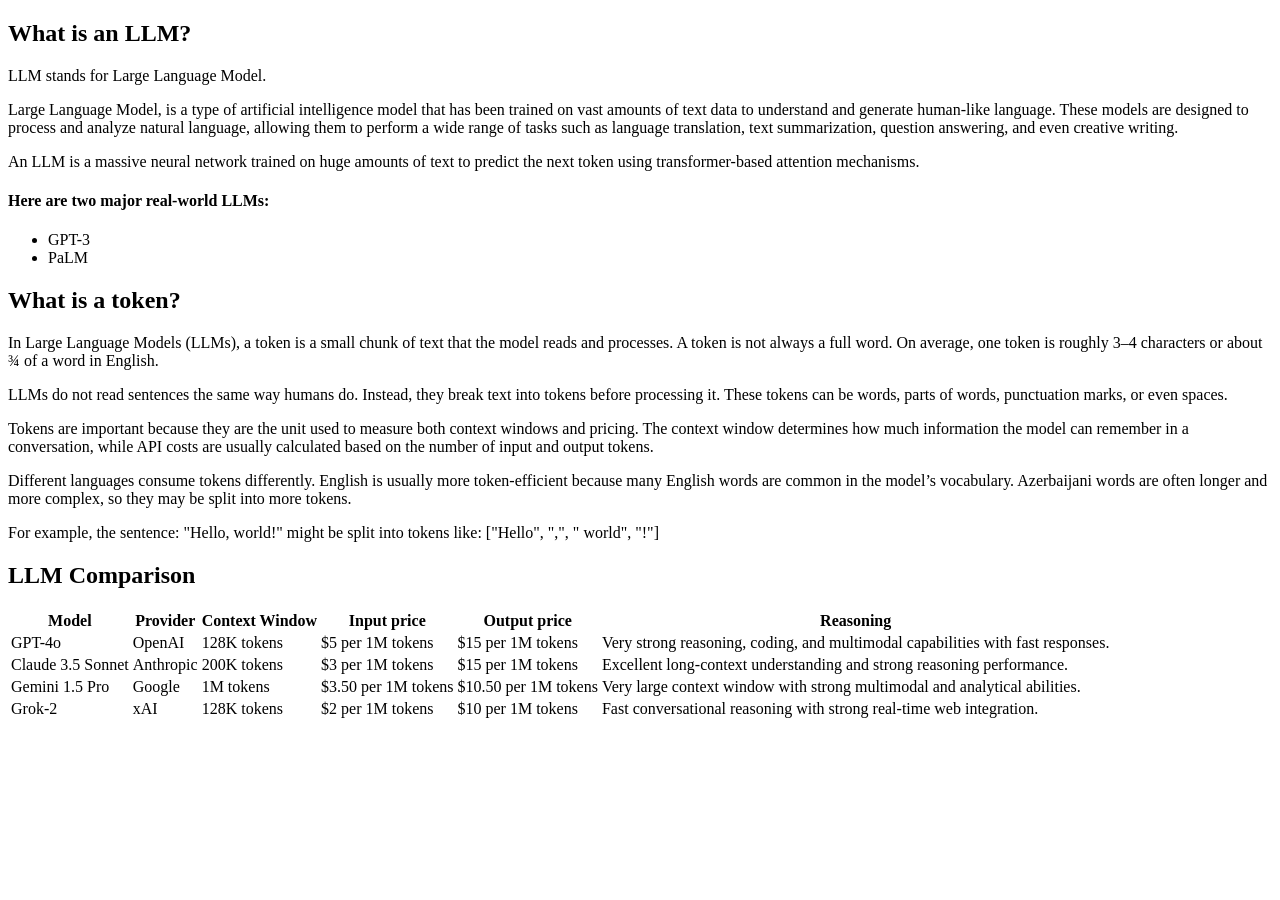
==== index.html @ 28c8b5f3 "Lab is done" ====
<!DOCTYPE html>
<html lang="en">
<head>
    <meta charset="UTF-8">
    <meta name="viewport" content="width=device-width, initial-scale=1.0">
    <title>Document</title>
</head>
<body>
    <section id="what-is-llm">
        <h2>What is an LLM?</h2>
        <p>LLM stands for Large Language Model.</p>
        <p>Large Language Model, is a type of artificial intelligence model that has been trained on vast amounts of text data to understand and generate human-like language. These models are designed to process and analyze natural language, allowing them to perform a wide range of tasks such as language translation, text summarization, question answering, and even creative writing.</p>
        <p>An LLM is a massive neural network trained on huge amounts of text to predict the next token using transformer-based attention mechanisms.</p>
    
    <h4>Here are two major real-world LLMs:</h4>
    <ul>
        <li>GPT-3</li>
        <li>PaLM</li>
    </ul>
    </section>

    <section id="what-is-token">
<h2>What is a token?</h2>

 <p>
    In Large Language Models (LLMs), a token is a small chunk of text that the model reads and processes. 
    A token is not always a full word. On average, one token is roughly 3–4 characters or about ¾ of a word in English.
  </p>

  <p>
    LLMs do not read sentences the same way humans do. Instead, they break text into tokens before processing it. 
    These tokens can be words, parts of words, punctuation marks, or even spaces.
  </p>

  <p>
    Tokens are important because they are the unit used to measure both context windows and pricing. 
    The context window determines how much information the model can remember in a conversation, while API costs are usually calculated based on the number of input and output tokens.
  </p>

   <p>
    Different languages consume tokens differently. English is usually more token-efficient because many English words are common in the model’s vocabulary. 
    Azerbaijani words are often longer and more complex, so they may be split into more tokens.
  </p>

    <p>
    For example, the sentence:
    "Hello, world!"
    might be split into tokens like:
    ["Hello", ",", " world", "!"]
  </p>

    </section>

    <section  id="comparison">
        <h2>LLM Comparison</h2>

    <table>
    <thead>
        <tr>
            <th>Model</th>
            <th>Provider</th>
            <th>Context Window</th>
            <th>Input price</th>
            <th>Output price</th>
            <th>Reasoning</th>
        </tr>
    </thead>

    <tbody>
        <tr>
            <td>GPT-4o</td>
            <td>OpenAI</td>
            <td>128K tokens</td>
            <td>$5 per 1M tokens</td>
            <td>$15 per 1M tokens</td>
            <td>Very strong reasoning, coding, and multimodal capabilities with fast responses.</td>
        </tr>

        <tr>
            <td>Claude 3.5 Sonnet</td>
            <td>Anthropic</td>
            <td>200K tokens</td>
            <td>$3 per 1M tokens</td>
            <td>$15 per 1M tokens</td>
            <td>Excellent long-context understanding and strong reasoning performance.</td>
        </tr>

        <tr>
            <td>Gemini 1.5 Pro</td>
            <td>Google</td>
            <td>1M tokens</td>
            <td>$3.50 per 1M tokens</td>
            <td>$10.50 per 1M tokens</td>
            <td>Very large context window with strong multimodal and analytical abilities.</td>
        </tr>

        <tr>
            <td>Grok-2</td>
            <td>xAI</td>
            <td>128K tokens</td>
            <td>$2 per 1M tokens</td>
            <td>$10 per 1M tokens</td>
            <td>Fast conversational reasoning with strong real-time web integration.</td>
        </tr>
    </tbody>
</table>
    </section>
</body>
</html>
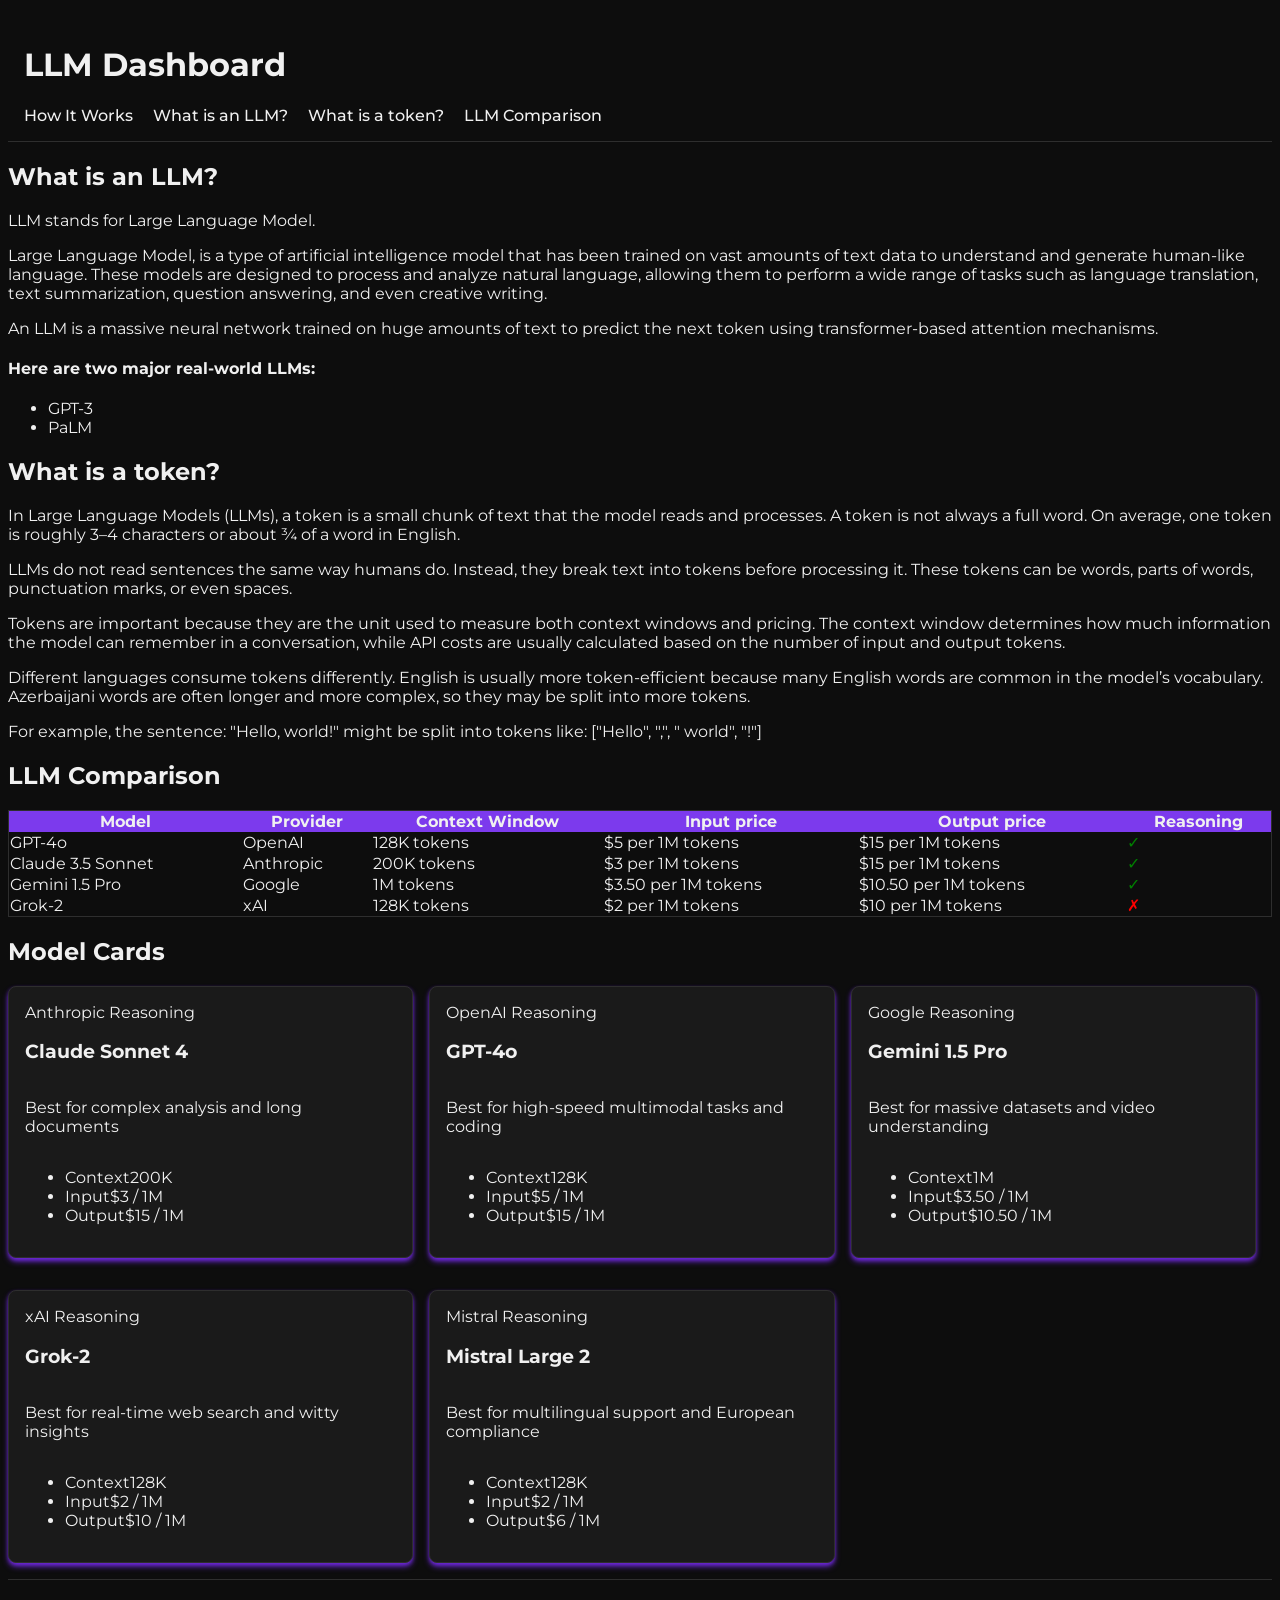
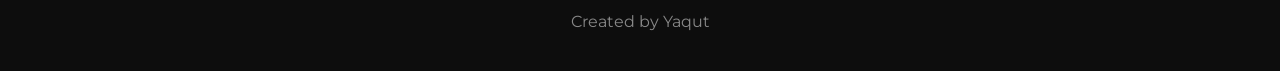
==== commit eee60d09: "Lab 02 is done" ====
--- a/index.html
+++ b/index.html
@@ -4,9 +4,22 @@
     <meta charset="UTF-8">
     <meta name="viewport" content="width=device-width, initial-scale=1.0">
     <title>Document</title>
+    <link rel="stylesheet" href="styles.css">
+    <link rel="preconnect" href="https://fonts.googleapis.com">
+<link rel="preconnect" href="https://fonts.gstatic.com" crossorigin>
+<link href="https://fonts.googleapis.com/css2?family=Montserrat:ital,wght@0,100..900;1,100..900&family=Playwrite+GB+S+Guides:ital@0;1&display=swap" rel="stylesheet">
 </head>
-<body>
-    <section id="what-is-llm">
+
+    <header>
+      <h1>LLM Dashboard</h1>
+      <nav>
+        <a href="how-it-works.html">How It Works</a>
+        <a href="#what-is-llm">What is an LLM?</a>
+        <a href="#what-is-token">What is a token?</a>
+        <a href="#comparison">LLM Comparison</a>
+      </nav>
+    </header>
+    <section id="what-is-llm">         
         <h2>What is an LLM?</h2>
         <p>LLM stands for Large Language Model.</p>
         <p>Large Language Model, is a type of artificial intelligence model that has been trained on vast amounts of text data to understand and generate human-like language. These models are designed to process and analyze natural language, allowing them to perform a wide range of tasks such as language translation, text summarization, question answering, and even creative writing.</p>
@@ -54,7 +67,7 @@
     <section  id="comparison">
         <h2>LLM Comparison</h2>
 
-    <table>
+  <table>
     <thead>
         <tr>
             <th>Model</th>
@@ -73,7 +86,7 @@
             <td>128K tokens</td>
             <td>$5 per 1M tokens</td>
             <td>$15 per 1M tokens</td>
-            <td>Very strong reasoning, coding, and multimodal capabilities with fast responses.</td>
+            <td><span class="status-yes">✓</span></td>
         </tr>
 
         <tr>
@@ -82,7 +95,7 @@
             <td>200K tokens</td>
             <td>$3 per 1M tokens</td>
             <td>$15 per 1M tokens</td>
-            <td>Excellent long-context understanding and strong reasoning performance.</td>
+            <td><span class="status-yes">✓</span></td>
         </tr>
 
         <tr>
@@ -91,7 +104,7 @@
             <td>1M tokens</td>
             <td>$3.50 per 1M tokens</td>
             <td>$10.50 per 1M tokens</td>
-            <td>Very large context window with strong multimodal and analytical abilities.</td>
+            <td><span class="status-yes">✓</span></td>
         </tr>
 
         <tr>
@@ -100,10 +113,90 @@
             <td>128K tokens</td>
             <td>$2 per 1M tokens</td>
             <td>$10 per 1M tokens</td>
-            <td>Fast conversational reasoning with strong real-time web integration.</td>
+            
+            <td><span class="status-no">✗</span></td>
         </tr>
     </tbody>
 </table>
     </section>
+
+
+<section id="model-cards">
+  <h2>Model Cards</h2>
+  <div class="cards-grid">
+    <div class="card">
+  <div class="card-header">
+    <span class="card-provider">Anthropic</span>
+    <span class="card-reasoning reasoning-yes">Reasoning</span>
+  </div>
+  <h3 class="card-name">Claude Sonnet 4</h3>
+  <p class="card-tagline">Best for complex analysis and long documents</p>
+  <ul class="card-specs">
+    <li><span class="spec-label">Context</span><span class="spec-value">200K</span></li>
+    <li><span class="spec-label">Input</span><span class="spec-value">$3 / 1M</span></li>
+    <li><span class="spec-label">Output</span><span class="spec-value">$15 / 1M</span></li>
+  </ul>
+</div>
+<div class="card">
+  <div class="card-header">
+    <span class="card-provider">OpenAI</span>
+    <span class="card-reasoning reasoning-yes">Reasoning</span>
+  </div>
+  <h3 class="card-name">GPT-4o</h3>
+  <p class="card-tagline">Best for high-speed multimodal tasks and coding</p>
+  <ul class="card-specs">
+    <li><span class="spec-label">Context</span><span class="spec-value">128K</span></li>
+    <li><span class="spec-label">Input</span><span class="spec-value">$5 / 1M</span></li>
+    <li><span class="spec-label">Output</span><span class="spec-value">$15 / 1M</span></li>
+  </ul>
+</div>
+<div class="card">
+  <div class="card-header">
+    <span class="card-provider">Google</span>
+    <span class="card-reasoning reasoning-yes">Reasoning</span>
+  </div>
+  <h3 class="card-name">Gemini 1.5 Pro</h3>
+  <p class="card-tagline">Best for massive datasets and video understanding</p>
+  <ul class="card-specs">
+    <li><span class="spec-label">Context</span><span class="spec-value">1M</span></li>
+    <li><span class="spec-label">Input</span><span class="spec-value">$3.50 / 1M</span></li>
+    <li><span class="spec-label">Output</span><span class="spec-value">$10.50 / 1M</span></li>
+  </ul>
+</div>
+
+<div class="card">
+  <div class="card-header">
+    <span class="card-provider">xAI</span>
+    <span class="card-reasoning reasoning-yes">Reasoning</span>
+  </div>
+  <h3 class="card-name">Grok-2</h3>
+  <p class="card-tagline">Best for real-time web search and witty insights</p>
+  <ul class="card-specs">
+    <li><span class="spec-label">Context</span><span class="spec-value">128K</span></li>
+    <li><span class="spec-label">Input</span><span class="spec-value">$2 / 1M</span></li>
+    <li><span class="spec-label">Output</span><span class="spec-value">$10 / 1M</span></li>
+  </ul>
+</div>
+<div class="card">
+  <div class="card-header">
+    <span class="card-provider">Mistral</span>
+    <span class="card-reasoning reasoning-yes">Reasoning</span>
+  </div>
+  <h3 class="card-name">Mistral Large 2</h3>
+  <p class="card-tagline">Best for multilingual support and European compliance</p>
+  <ul class="card-specs">
+    <li><span class="spec-label">Context</span><span class="spec-value">128K</span></li>
+    <li><span class="spec-label">Input</span><span class="spec-value">$2 / 1M</span></li>
+    <li><span class="spec-label">Output</span><span class="spec-value">$6 / 1M</span></li>
+  </ul>
+</div>
+
+
+  </div>
+</section>
+
+
+    <footer>
+        <p>Created by Yaqut</p>
 </body>
 </html>
--- a/styles.css
+++ b/styles.css
@@ -0,0 +1,176 @@
+:root {
+  --color-background: #0d0d0d;
+  --color-surface: #1a1a1a;
+  --color-border: #2e2e2e;
+  --color-text-primary: #f0f0f0;
+  --color-text-secondary: #888888;
+  --color-accent: #7c3aed;
+  --color-accent-hover: #6d28d9;
+}
+
+body{
+    background-color: var(--color-background);
+    color: var(--color-text-primary);
+    font-family: "Montserrat", sans-serif;
+  font-optical-sizing: auto;
+  font-weight: 400;
+  font-style: normal;
+}
+
+header{
+    border-bottom: 1px solid var(--color-border);
+    padding: 1rem;
+}
+
+nav a{
+    color: var(--color-text-primary);
+    text-decoration: none;
+    margin-right: 1rem;
+    font-weight: 500;
+   
+}
+
+nav a:hover{
+    color: var(--color-accent);
+}
+
+footer{
+    border-top: 1px solid var(--color-border);
+    padding: 1rem;
+    text-align: center;
+    color: var(--color-text-secondary);
+}
+
+table {
+    width: 100%;
+    border-collapse: collapse;
+    margin-top: 1rem;
+    border: 1px solid var(--color-border);
+}
+
+thead {
+    background-color: var(--color-accent);
+    
+}
+
+thead:hover {
+    background-color: var(--color-accent-hover);
+}
+
+.status-yes{
+    color: green;
+
+}
+
+.status-no{
+    color: red;
+}
+
+.cards-grid{
+    display: flex;
+    flex-wrap: wrap;
+    justify-content: flex-start;
+    width: 100%;
+    grid-template-columns: repeat(auto-fit, minmax(250px, 1fr));
+    gap: 1rem;
+    margin-top: 1rem;
+}
+
+.card{
+display: flex;
+flex-direction: column;
+
+    background-color: var(--color-surface);
+    border: 1px solid var(--color-border);
+    border-radius: 8px;
+    padding: 1rem;
+    margin-bottom: 1rem;
+    box-shadow: #6d28d9 0px 4px 6px -1px, #6d28d9 0px 2px 4px -1px;
+    transition: background-color 0.3s ease;
+    width: calc((100% - (2 * 1.5rem)) / 3);
+    box-sizing: border-box;
+}
+
+.card:hover{
+    background-color: var(--color-surface-hover);
+}
+
+
+.timeline{
+    list-style: none;
+    padding: 0;
+    position: relative;
+}
+
+.timeline::before{
+    content: '';
+    position: absolute;
+    left: 20px;
+    top: 0;
+    bottom: 0;
+    width: 2px;
+    background-color: var(--color-border);
+}
+
+.step-marker {
+    position: absolute;
+    left: 11px;
+    width: 28px;
+    height: 28px;
+    background-color: var(--color-accent);
+    border-radius: 50%;
+
+   
+    display: flex;
+    align-items: center;     
+    justify-content: center;  
+    
+    
+    color: var(--color-text-primary);
+    font-size: 14px;                 
+    font-weight: bold;              
+}
+.step-content{
+    margin-left: 40px;
+    padding: 0.5rem 1rem;
+    background-color: var(--color-surface);
+    border: 1px solid var(--color-border);
+    border-radius: 8px;
+    margin-bottom: 1rem;
+}
+
+@keyframes fadeInUp{
+    from {
+        opacity: 0;
+        transform: translateY(20px);
+    }
+    to {
+        opacity: 1;
+        transform: translateY(0);
+    }
+}
+
+.timeline-step {
+  
+  opacity: 0; 
+  animation: fadeInUp 0.6s ease-out forwards;
+}
+
+.timeline-step:nth-child(1) {
+  animation-delay: 0.1s;
+}
+
+.timeline-step:nth-child(2) {
+  animation-delay: 0.3s;
+}
+
+.timeline-step:nth-child(3) {
+  animation-delay: 0.5s;
+}
+
+.timeline-step:nth-child(4) {
+  animation-delay: 0.7s;
+}
+.timeline-step:nth-child(5) {
+  animation-delay: 0.9s;
+}
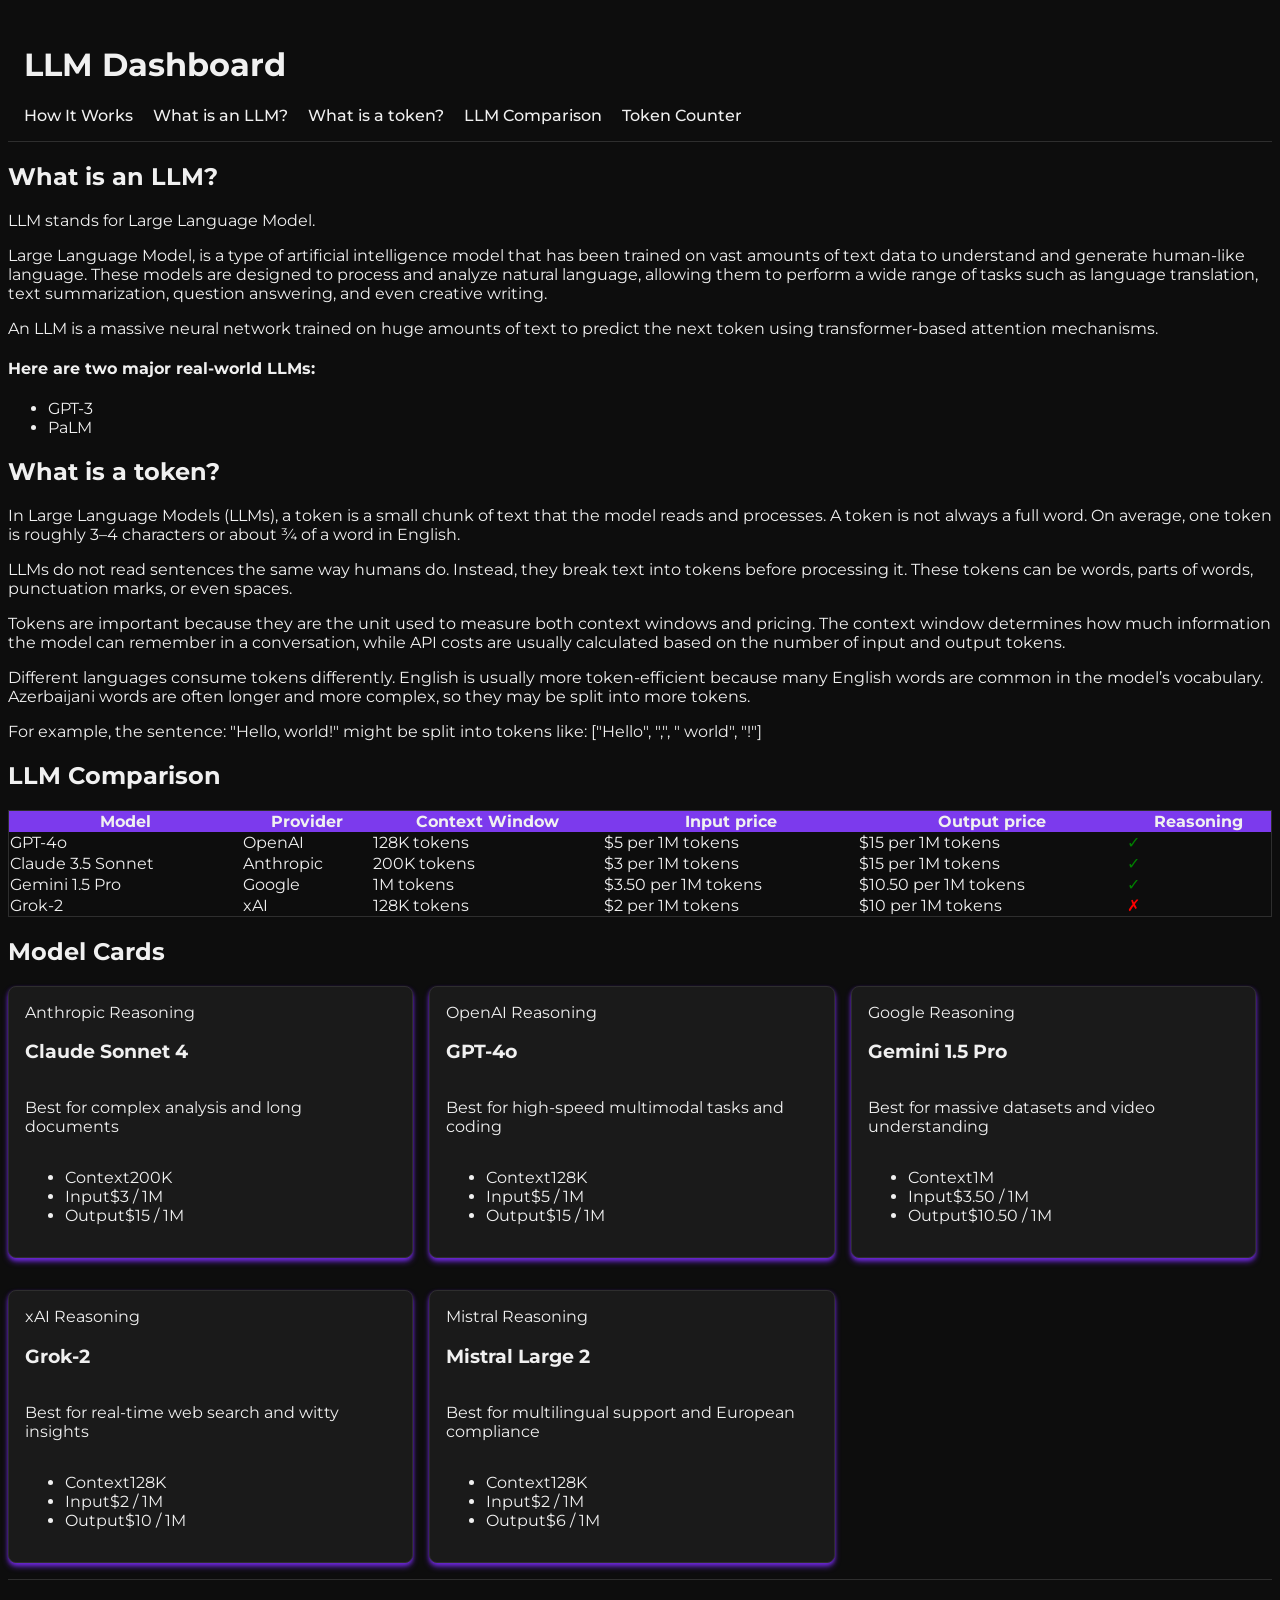
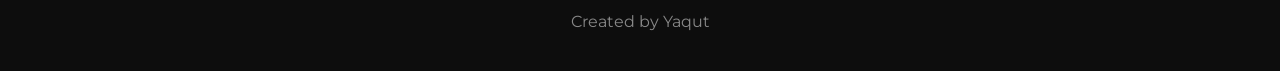
==== commit 95488f22: "lab 3 is done" ====
--- a/index.html
+++ b/index.html
@@ -17,6 +17,7 @@
         <a href="#what-is-llm">What is an LLM?</a>
         <a href="#what-is-token">What is a token?</a>
         <a href="#comparison">LLM Comparison</a>
+        <a href="tokenCounter.html">Token Counter</a>
       </nav>
     </header>
     <section id="what-is-llm">         
